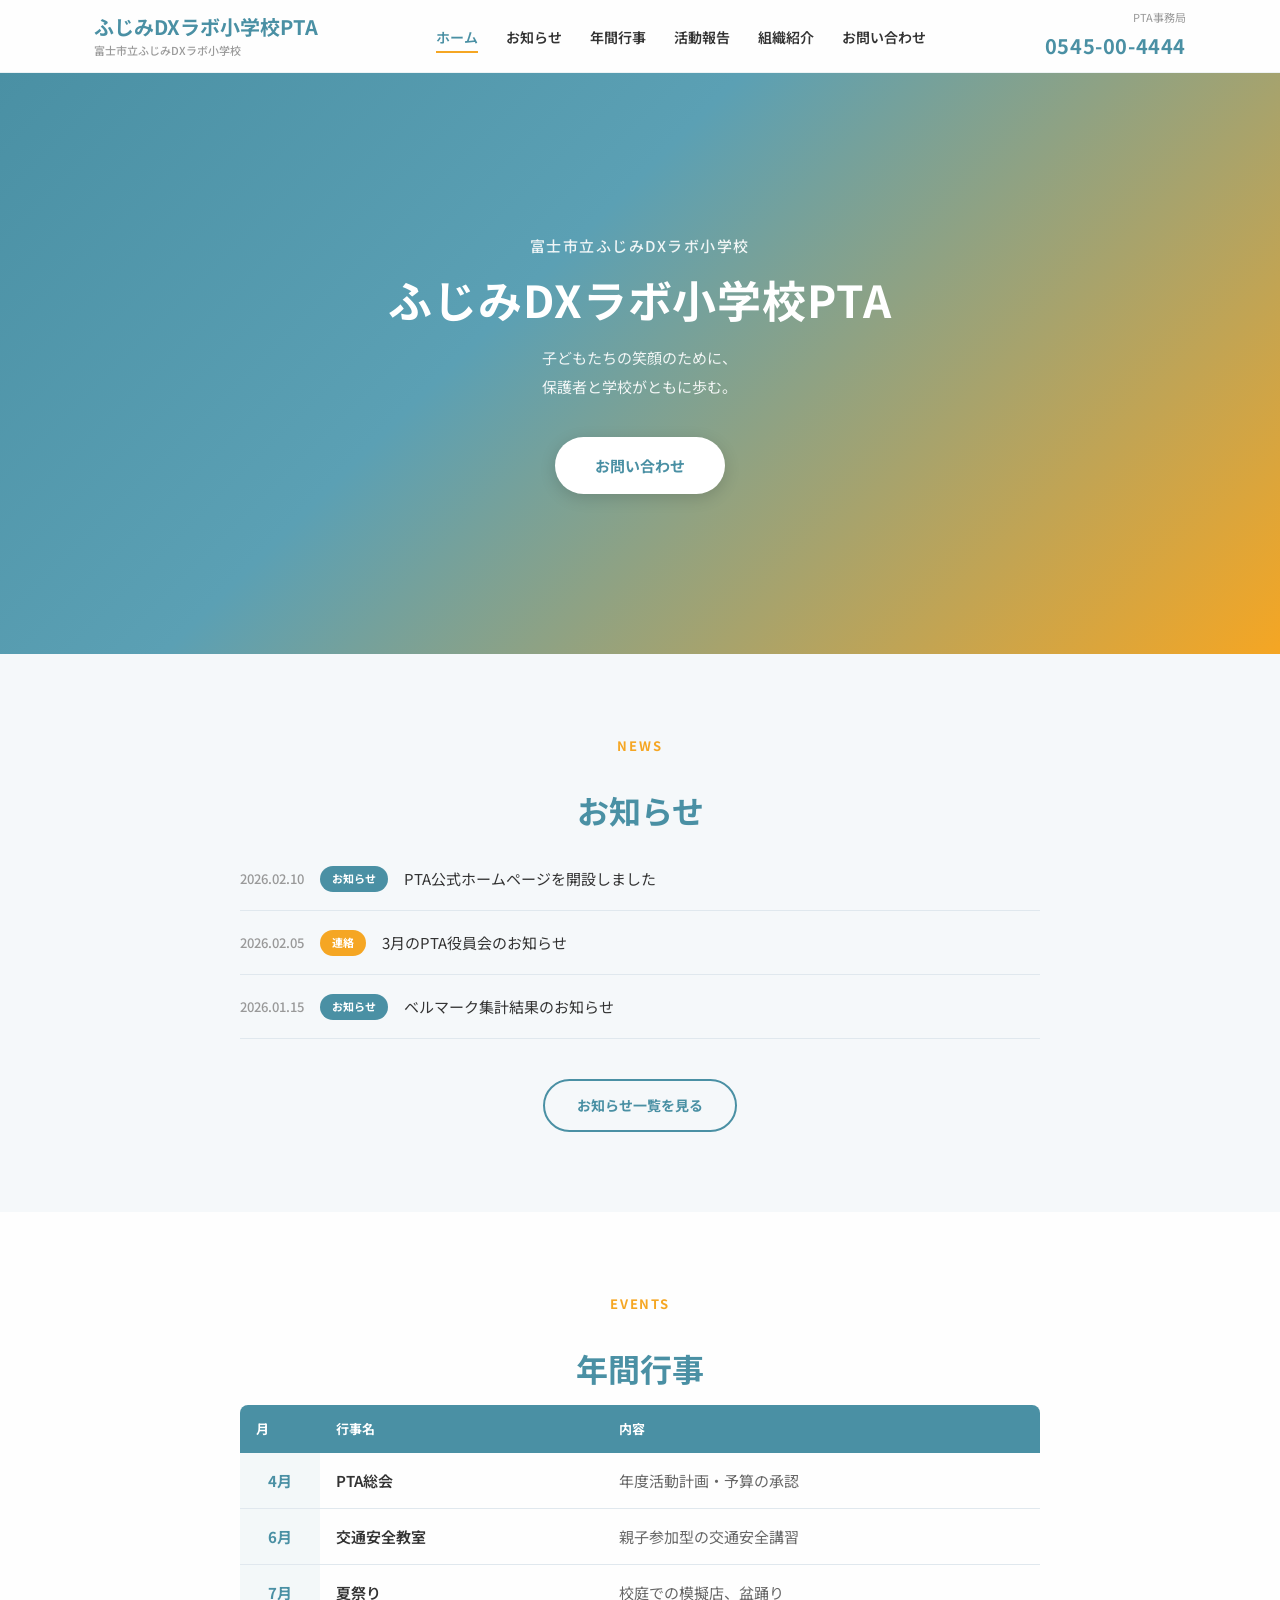
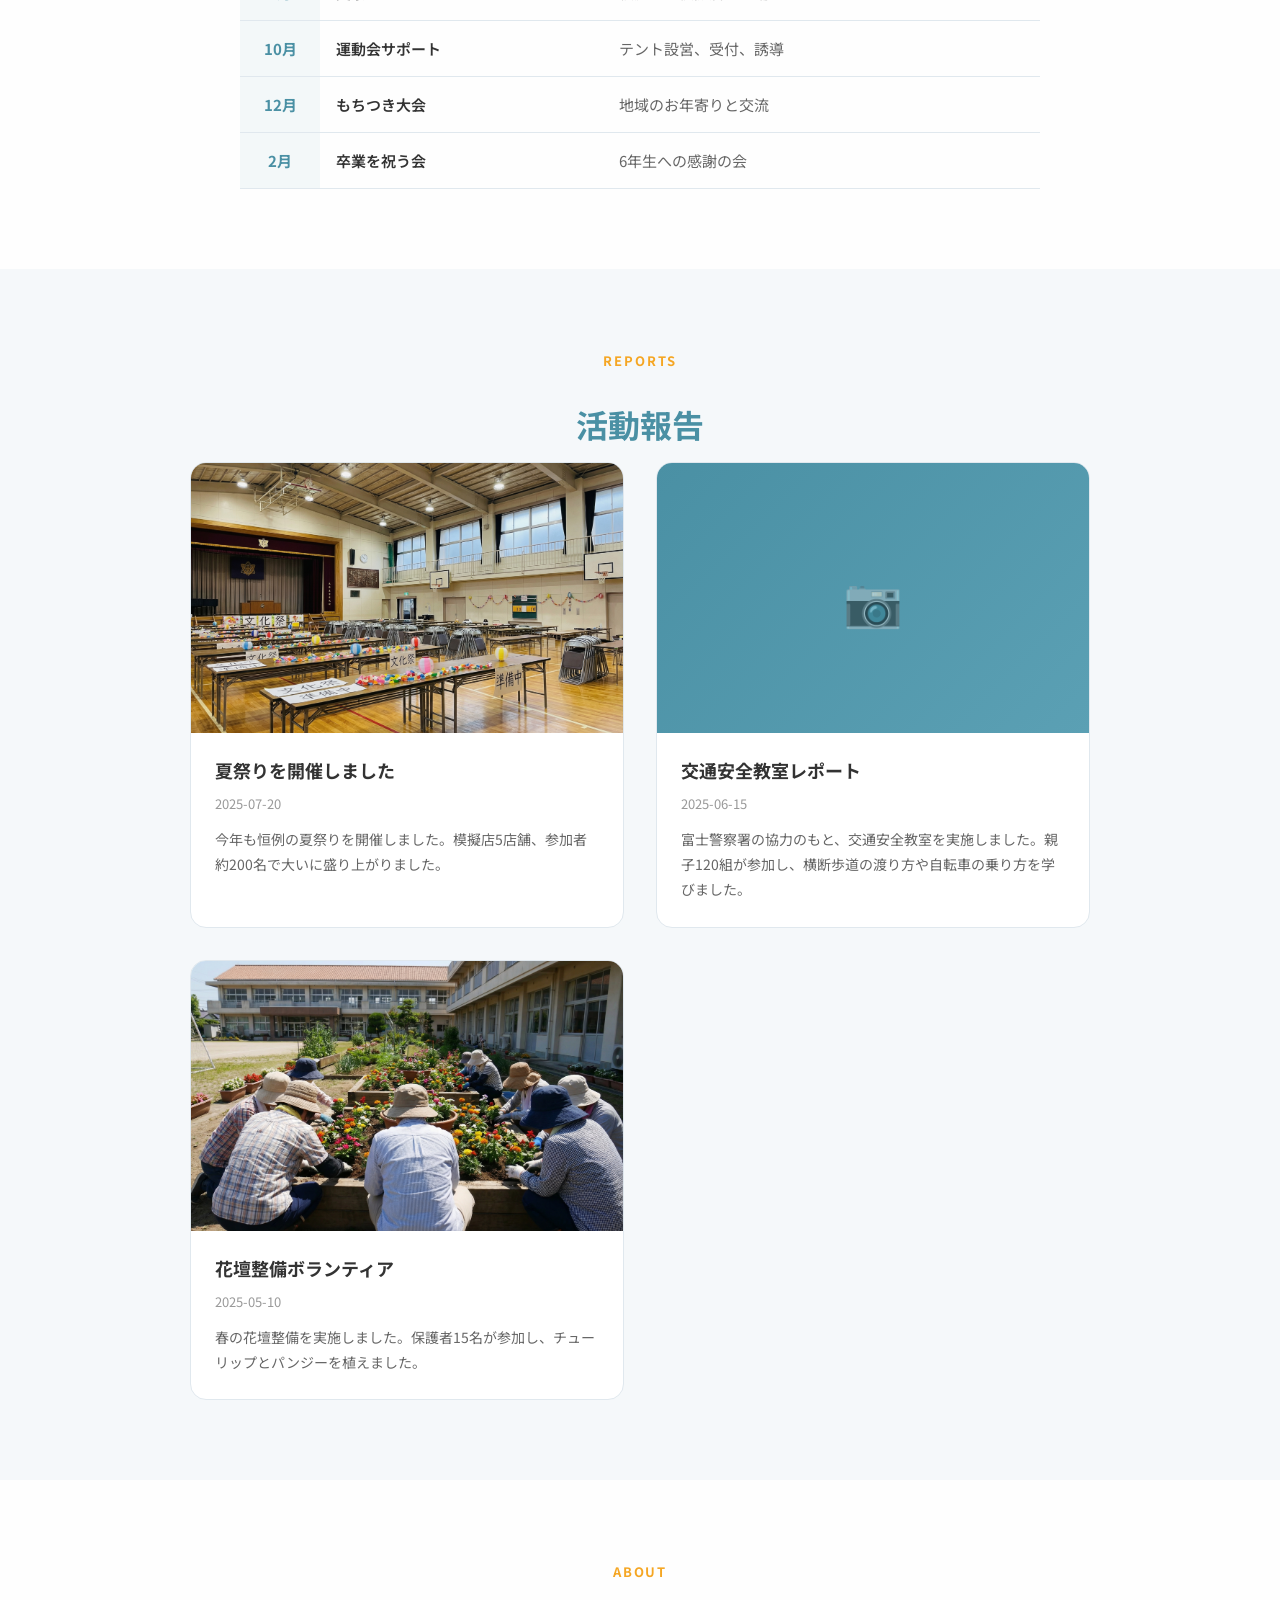
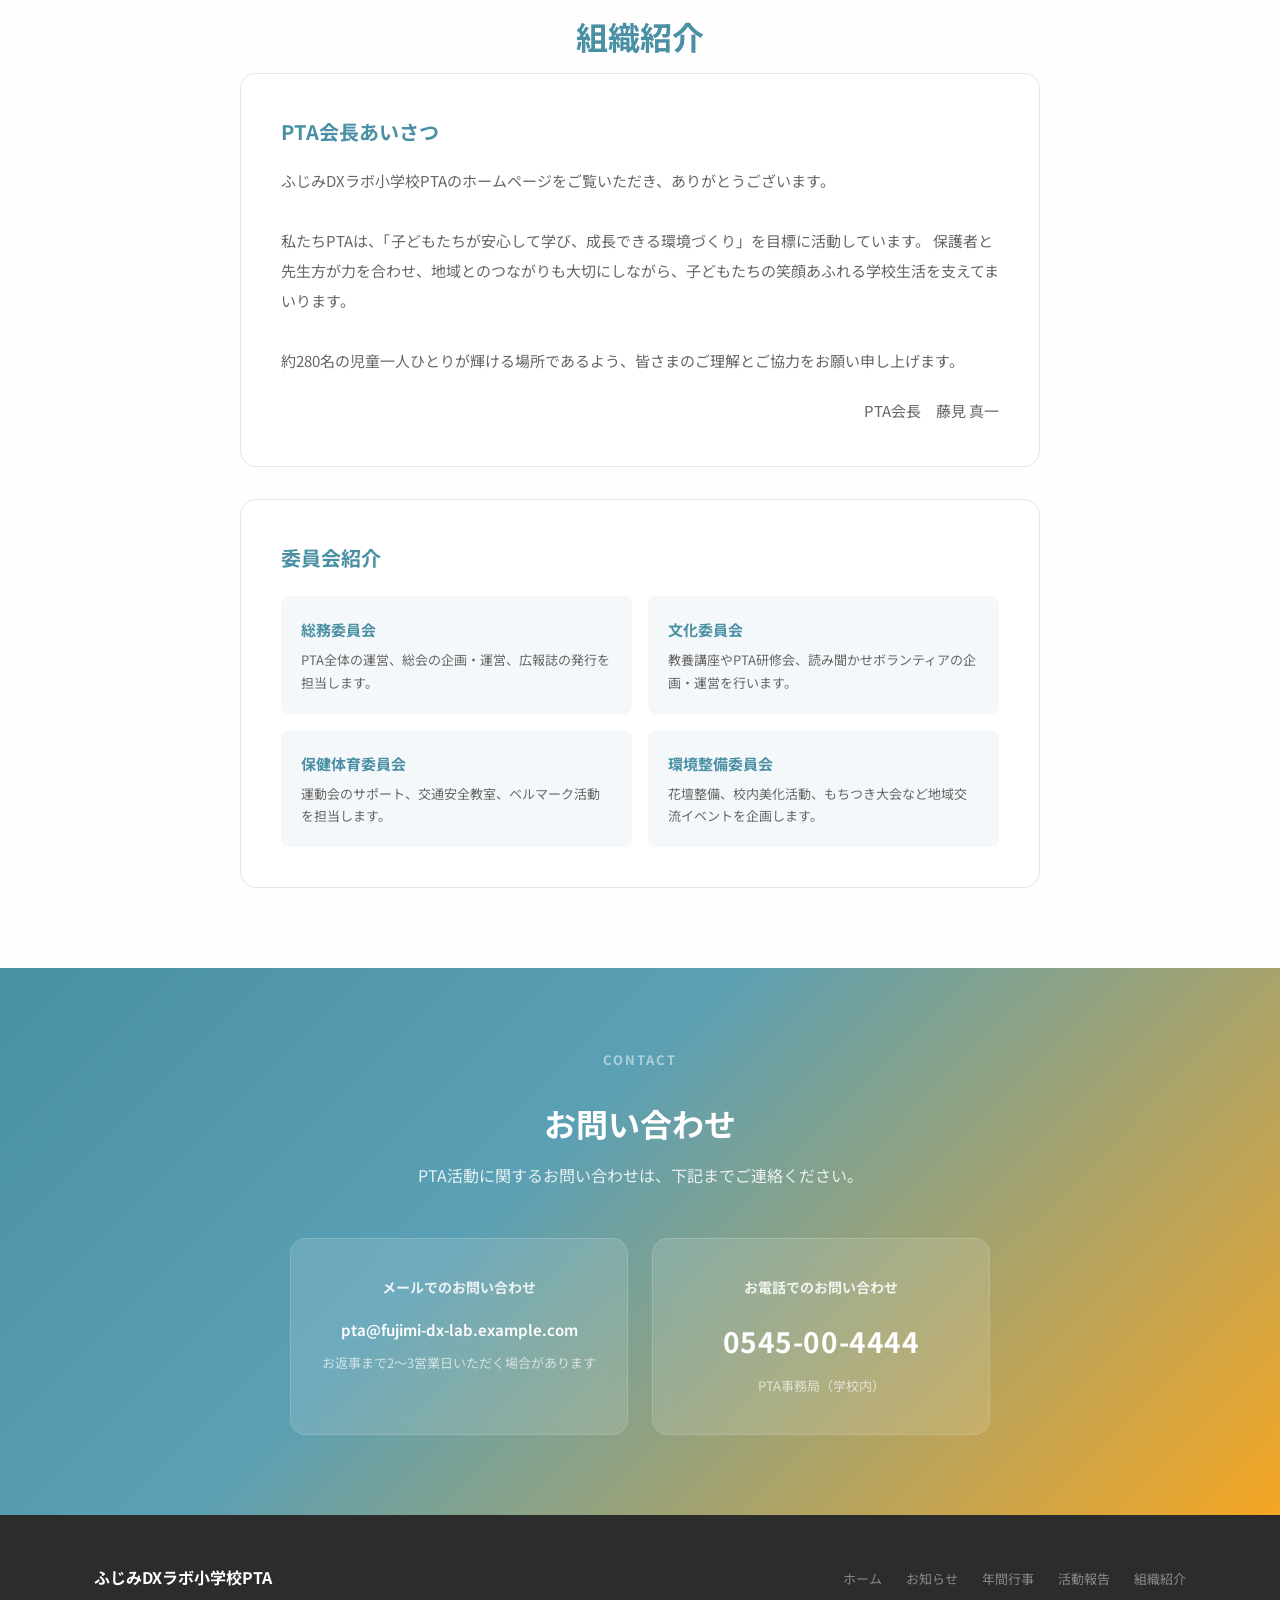
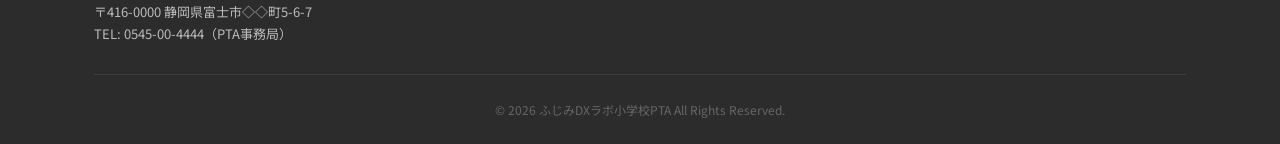
==== index.html @ 17ba6b4e "Initial commit: 小学校PTAデモサイト（JSON CMS対応済み）" ====
<!DOCTYPE html>
<html lang="ja">
<head>
  <meta charset="UTF-8">
  <meta name="viewport" content="width=device-width, initial-scale=1.0">
  <title>ふじみDXラボ小学校PTA | 公式ホームページ</title>
  <meta name="description" content="富士市立ふじみDXラボ小学校PTAの公式サイトです。お知らせ、年間行事、活動報告をご覧いただけます。">
  <link rel="canonical" href="https://example.com/">
  <!-- OGP -->
  <meta property="og:title" content="ふじみDXラボ小学校PTA | 公式ホームページ">
  <meta property="og:description" content="富士市立ふじみDXラボ小学校PTAの公式サイトです。お知らせ、年間行事、活動報告をご覧いただけます。">
  <meta property="og:type" content="website">
  <meta property="og:url" content="https://example.com/">
  <meta property="og:site_name" content="ふじみDXラボ小学校PTA">
  <meta property="og:locale" content="ja_JP">
  <!-- Twitter Card -->
  <meta name="twitter:card" content="summary_large_image">
  <meta name="twitter:title" content="ふじみDXラボ小学校PTA | 公式ホームページ">
  <meta name="twitter:description" content="富士市立ふじみDXラボ小学校PTAの公式サイトです。お知らせ、年間行事、活動報告をご覧いただけます。">
  <!-- Performance -->
  <link rel="preconnect" href="https://fonts.googleapis.com">
  <link rel="preconnect" href="https://fonts.gstatic.com" crossorigin>
  <link href="https://fonts.googleapis.com/css2?family=Noto+Sans+JP:wght@400;500;700&display=swap" rel="stylesheet">
  <link rel="stylesheet" href="css/style.css">
  <!-- JSON-LD: Organization -->
  <script type="application/ld+json">
  {
    "@context": "https://schema.org",
    "@type": "Organization",
    "name": "ふじみDXラボ小学校PTA",
    "url": "https://example.com",
    "address": {
      "@type": "PostalAddress",
      "streetAddress": "◇◇町5-6-7",
      "addressLocality": "富士市",
      "addressRegion": "静岡県",
      "postalCode": "416-0000",
      "addressCountry": "JP"
    },
    "telephone": "0545-00-4444",
    "email": "pta@fujimi-dx-lab.example.com"
  }
  </script>
  <!-- JSON-LD: BreadcrumbList -->
  <script type="application/ld+json">
  {
    "@context": "https://schema.org",
    "@type": "BreadcrumbList",
    "itemListElement": [
      {"@type": "ListItem", "position": 1, "name": "ホーム", "item": "https://example.com/"}
    ]
  }
  </script>
</head>
<body>
  <!-- Header -->
  <header class="header">
    <div class="header-inner">
      <div class="logo">
        <a href="index.html">
          <span>ふじみDXラボ小学校PTA</span>
          <p class="logo-sub">富士市立ふじみDXラボ小学校</p>
        </a>
      </div>
      <button class="menu-toggle" aria-label="メニュー">
        <span></span><span></span><span></span>
      </button>
      <nav class="nav">
        <ul>
          <li><a href="index.html" class="active">ホーム</a></li>
          <li><a href="#news">お知らせ</a></li>
          <li><a href="#events">年間行事</a></li>
          <li><a href="#reports">活動報告</a></li>
          <li><a href="#organization">組織紹介</a></li>
          <li><a href="#contact">お問い合わせ</a></li>
        </ul>
      </nav>
      <div class="header-tel">
        <p class="tel-label">PTA事務局</p>
        <p class="tel-number">0545-00-4444</p>
      </div>
    </div>
  </header>

  <!-- Hero -->
  <section class="hero">
    <div class="hero-content">
      <p class="hero-school">富士市立ふじみDXラボ小学校</p>
      <h1 class="hero-title">ふじみDXラボ小学校PTA</h1>
      <p class="hero-desc">子どもたちの笑顔のために、<br>保護者と学校がともに歩む。</p>
      <a href="#contact" class="btn-primary">お問い合わせ</a>
    </div>
  </section>

  <!-- News -->
  <section class="news" id="news">
    <div class="container">
      <p class="section-title-en reveal">News</p>
      <h2 class="section-title reveal">お知らせ</h2>
      <ul class="news-list reveal" id="news-list">
        <!-- JS で動的に挿入 -->
      </ul>
      <div class="section-more reveal">
        <a href="news.html" class="btn-outline">お知らせ一覧を見る</a>
      </div>
    </div>
  </section>

  <!-- Events -->
  <section class="events-section" id="events">
    <div class="container">
      <p class="section-title-en reveal">Events</p>
      <h2 class="section-title reveal">年間行事</h2>
      <div class="events-table-wrap reveal" id="events-list">
        <!-- JS で動的に挿入 -->
      </div>
    </div>
  </section>

  <!-- Reports -->
  <section class="reports-section" id="reports">
    <div class="container">
      <p class="section-title-en reveal">Reports</p>
      <h2 class="section-title reveal">活動報告</h2>
      <div id="reports-list">
        <!-- JS で動的に挿入 -->
      </div>
    </div>
  </section>

  <!-- Organization -->
  <section class="organization-section" id="organization">
    <div class="container">
      <p class="section-title-en reveal">About</p>
      <h2 class="section-title reveal">組織紹介</h2>
      <div class="organization-body">
        <div class="org-greeting reveal">
          <h3>PTA会長あいさつ</h3>
          <p>
            ふじみDXラボ小学校PTAのホームページをご覧いただき、ありがとうございます。<br><br>
            私たちPTAは、「子どもたちが安心して学び、成長できる環境づくり」を目標に活動しています。
            保護者と先生方が力を合わせ、地域とのつながりも大切にしながら、子どもたちの笑顔あふれる学校生活を支えてまいります。<br><br>
            約280名の児童一人ひとりが輝ける場所であるよう、皆さまのご理解とご協力をお願い申し上げます。
          </p>
          <p class="org-greeting-name">PTA会長　藤見 真一</p>
        </div>
        <div class="org-committees reveal">
          <h3>委員会紹介</h3>
          <div class="org-committee-list">
            <div class="org-committee-item">
              <h4>総務委員会</h4>
              <p>PTA全体の運営、総会の企画・運営、広報誌の発行を担当します。</p>
            </div>
            <div class="org-committee-item">
              <h4>文化委員会</h4>
              <p>教養講座やPTA研修会、読み聞かせボランティアの企画・運営を行います。</p>
            </div>
            <div class="org-committee-item">
              <h4>保健体育委員会</h4>
              <p>運動会のサポート、交通安全教室、ベルマーク活動を担当します。</p>
            </div>
            <div class="org-committee-item">
              <h4>環境整備委員会</h4>
              <p>花壇整備、校内美化活動、もちつき大会など地域交流イベントを企画します。</p>
            </div>
          </div>
        </div>
      </div>
    </div>
  </section>

  <!-- Contact -->
  <section class="contact" id="contact">
    <div class="container">
      <p class="section-title-en reveal" style="color:rgba(255,255,255,0.5);">Contact</p>
      <h2 class="section-title section-title-light reveal">お問い合わせ</h2>
      <p class="contact-desc reveal">PTA活動に関するお問い合わせは、下記までご連絡ください。</p>
      <div class="contact-methods reveal">
        <div class="contact-card">
          <h3>メールでのお問い合わせ</h3>
          <p class="contact-email"><a href="mailto:pta@fujimi-dx-lab.example.com" style="color:#fff;">pta@fujimi-dx-lab.example.com</a></p>
          <p class="contact-hours">お返事まで2〜3営業日いただく場合があります</p>
        </div>
        <div class="contact-card">
          <h3>お電話でのお問い合わせ</h3>
          <p class="contact-tel"><a href="tel:0545004444" style="color:#fff;">0545-00-4444</a></p>
          <p class="contact-hours">PTA事務局（学校内）</p>
        </div>
      </div>
    </div>
  </section>

  <!-- Footer -->
  <footer class="footer">
    <div class="container">
      <div class="footer-inner">
        <div class="footer-logo">
          <p class="footer-company">ふじみDXラボ小学校PTA</p>
          <p class="footer-address">〒416-0000 静岡県富士市◇◇町5-6-7</p>
          <p class="footer-tel">TEL: 0545-00-4444（PTA事務局）</p>
        </div>
        <div class="footer-nav">
          <ul>
            <li><a href="index.html">ホーム</a></li>
            <li><a href="#news">お知らせ</a></li>
            <li><a href="#events">年間行事</a></li>
            <li><a href="#reports">活動報告</a></li>
            <li><a href="#organization">組織紹介</a></li>
          </ul>
        </div>
      </div>
      <p class="copyright">&copy; 2026 ふじみDXラボ小学校PTA All Rights Reserved.</p>
    </div>
  </footer>

  <script src="js/news-store.js" defer></script>
  <script src="js/events-store.js" defer></script>
  <script src="js/reports-store.js" defer></script>
  <script src="js/main.js" defer></script>
</body>
</html>
---- css/style.css ----
/* ===== Design Tokens ===== */
:root {
  --color-primary: #4A90A4;
  --color-primary-light: #5BA0B4;
  --color-accent: #F5A623;
  --color-accent-hover: #F7B844;
  --color-bg: #FEFEFE;
  --color-bg-alt: #F5F8FA;
  --color-text: #333333;
  --color-text-light: #666;
  --color-text-muted: #999;
  --color-border: #E0E8EE;
  --radius: 8px;
  --radius-lg: 16px;
  --shadow-sm: 0 2px 8px rgba(0,0,0,0.06);
  --shadow-md: 0 4px 20px rgba(0,0,0,0.08);
  --shadow-lg: 0 8px 32px rgba(0,0,0,0.12);
  --ease: cubic-bezier(.16,1,.3,1);
  --font-base: 'Noto Sans JP', sans-serif;
  --font-display: 'Noto Sans JP', sans-serif;
}

/* ===== Reset ===== */
*, *::before, *::after { margin: 0; padding: 0; box-sizing: border-box; }
html { scroll-behavior: smooth; }
body {
  font-family: var(--font-base);
  color: var(--color-text);
  line-height: 1.8;
  font-size: 16px;
  background: var(--color-bg);
  overflow-x: hidden;
}
a { color: inherit; text-decoration: none; }
ul { list-style: none; }
img { max-width: 100%; height: auto; display: block; }
button { font-family: inherit; cursor: pointer; }

.container { max-width: 1140px; margin: 0 auto; padding: 0 24px; }

/* ===== Scroll Reveal ===== */
.reveal {
  opacity: 0;
  transform: translateY(30px);
  transition: opacity 0.7s var(--ease), transform 0.7s var(--ease);
}
.reveal.is-visible {
  opacity: 1;
  transform: translateY(0);
}

/* ===== Header ===== */
.header {
  position: fixed;
  top: 0;
  left: 0;
  right: 0;
  z-index: 100;
  background: rgba(254,254,254,0.95);
  backdrop-filter: blur(16px);
  -webkit-backdrop-filter: blur(16px);
  border-bottom: 1px solid rgba(74,144,164,0.08);
  transition: box-shadow 0.3s;
}
.header--scrolled {
  box-shadow: var(--shadow-md);
}
.header-inner {
  max-width: 1140px;
  margin: 0 auto;
  padding: 0 24px;
  height: 72px;
  display: flex;
  align-items: center;
  justify-content: space-between;
  gap: 24px;
}
.logo a {
  color: var(--color-primary);
  font-family: var(--font-display);
  font-size: 20px;
  font-weight: 700;
  line-height: 1.3;
}
.logo-sub {
  font-size: 11px;
  color: var(--color-text-muted);
  font-weight: 500;
}
.nav ul { display: flex; gap: 28px; }
.nav a {
  font-size: 14px;
  font-weight: 600;
  color: var(--color-text);
  padding: 6px 0;
  position: relative;
  transition: color 0.2s;
}
.nav a::after {
  content: '';
  position: absolute;
  bottom: 0;
  left: 0;
  width: 0;
  height: 2px;
  background: var(--color-accent);
  transition: width 0.3s var(--ease);
}
.nav a:hover, .nav a.active { color: var(--color-primary); }
.nav a:hover::after, .nav a.active::after { width: 100%; }

.header-tel { text-align: right; white-space: nowrap; }
.tel-label { font-size: 11px; color: var(--color-text-muted); }
.tel-number {
  font-size: 20px;
  font-weight: 700;
  color: var(--color-primary);
  letter-spacing: 0.03em;
}
.tel-hours { font-size: 11px; color: var(--color-text-muted); }

/* Mobile Menu Toggle */
.menu-toggle {
  display: none;
  background: none;
  border: none;
  width: 32px;
  height: 32px;
  position: relative;
}
.menu-toggle span {
  display: block;
  width: 24px;
  height: 2px;
  background: var(--color-primary);
  position: absolute;
  left: 4px;
  transition: all 0.3s var(--ease);
}
.menu-toggle span:nth-child(1) { top: 8px; }
.menu-toggle span:nth-child(2) { top: 15px; }
.menu-toggle span:nth-child(3) { top: 22px; }
.menu-toggle.is-open span:nth-child(1) { top: 15px; transform: rotate(45deg); }
.menu-toggle.is-open span:nth-child(2) { opacity: 0; }
.menu-toggle.is-open span:nth-child(3) { top: 15px; transform: rotate(-45deg); }

/* ===== Hero (Gradient, no photo) ===== */
.hero {
  position: relative;
  min-height: 400px;
  display: flex;
  align-items: center;
  justify-content: center;
  margin-top: 72px;
  overflow: hidden;
  background: linear-gradient(135deg, #4A90A4 0%, #5BA0B4 40%, #F5A623 100%);
  text-align: center;
  color: #fff;
}
.hero-content {
  position: relative;
  z-index: 2;
  max-width: 800px;
  margin: 0 auto;
  padding: 80px 24px;
}
.hero-school {
  font-size: 15px;
  font-weight: 500;
  opacity: 0.9;
  margin-bottom: 12px;
  letter-spacing: 0.1em;
}
.hero-title {
  font-family: var(--font-display);
  font-size: clamp(28px, 5vw, 44px);
  font-weight: 700;
  line-height: 1.3;
  margin-bottom: 16px;
  letter-spacing: 0.02em;
}
.hero-desc {
  font-size: 15px;
  line-height: 1.9;
  margin-bottom: 36px;
  opacity: 0.9;
}

/* ===== Buttons ===== */
.btn-primary {
  display: inline-block;
  background: #fff;
  color: var(--color-primary);
  padding: 15px 40px;
  border-radius: 50px;
  font-size: 15px;
  font-weight: 700;
  border: none;
  transition: all 0.3s var(--ease);
  box-shadow: 0 4px 16px rgba(0,0,0,0.15);
}
.btn-primary:hover {
  background: var(--color-bg-alt);
  transform: translateY(-2px);
  box-shadow: 0 6px 24px rgba(0,0,0,0.2);
}
.btn-outline {
  display: inline-block;
  border: 2px solid var(--color-primary);
  color: var(--color-primary);
  padding: 12px 32px;
  border-radius: 50px;
  font-size: 14px;
  font-weight: 700;
  transition: all 0.3s var(--ease);
}
.btn-outline:hover {
  background: var(--color-primary);
  color: #fff;
}

/* ===== Section Common ===== */
section { padding: 80px 0; }
.section-title {
  font-family: var(--font-display);
  font-size: clamp(24px, 4vw, 32px);
  font-weight: 700;
  color: var(--color-primary);
  text-align: center;
  margin-bottom: 8px;
}
.section-title-en {
  font-size: 13px;
  letter-spacing: 0.15em;
  color: var(--color-accent);
  text-align: center;
  text-transform: uppercase;
  font-weight: 700;
  margin-bottom: 24px;
}
.section-title-light { color: #fff; }
.section-desc {
  text-align: center;
  color: var(--color-text-light);
  margin-bottom: 48px;
  max-width: 600px;
  margin-left: auto;
  margin-right: auto;
}
.section-more {
  text-align: center;
  margin-top: 40px;
}

/* ===== News ===== */
.news { background: var(--color-bg-alt); }
.news-list { max-width: 800px; margin: 0 auto; }
.news-list li {
  display: flex;
  align-items: center;
  gap: 16px;
  padding: 18px 0;
  border-bottom: 1px solid var(--color-border);
  transition: background 0.2s;
  flex-wrap: wrap;
}
.news-list li:hover { background: rgba(74,144,164,0.03); }
.news-list a { display: flex; align-items: center; gap: 16px; width: 100%; flex-wrap: wrap; }
.news-date {
  font-size: 13px;
  color: var(--color-text-muted);
  flex-shrink: 0;
  font-weight: 500;
}
.news-tag {
  font-size: 11px;
  padding: 3px 12px;
  border-radius: 50px;
  font-weight: 700;
  flex-shrink: 0;
}
.tag-info { background: var(--color-primary); color: #fff; }
.tag-contact { background: var(--color-accent); color: #fff; }
.news-text { font-size: 15px; color: var(--color-text); flex: 1; min-width: 200px; }

/* News Detail */
.news-detail { padding: 60px 0; }
.news-detail-inner { max-width: 740px; margin: 0 auto; }
.news-detail-header { margin-bottom: 32px; border-bottom: 1px solid var(--color-border); padding-bottom: 20px; }
.news-detail-meta { display: flex; gap: 12px; align-items: center; margin-bottom: 12px; }
.news-detail-header h2 { font-size: 24px; line-height: 1.5; color: var(--color-primary); font-weight: 700; }
.news-detail-body { font-size: 15px; line-height: 2; }
.news-detail-body p { margin-bottom: 16px; }

/* ===== Events Table ===== */
.events-section { background: var(--color-bg); }
.events-table-wrap {
  max-width: 800px;
  margin: 0 auto;
  overflow-x: auto;
}
.events-table {
  width: 100%;
  border-collapse: collapse;
}
.events-table th {
  padding: 12px 16px;
  font-size: 13px;
  font-weight: 700;
  color: #fff;
  background: var(--color-primary);
  text-align: left;
}
.events-table th:first-child { border-radius: 8px 0 0 0; }
.events-table th:last-child { border-radius: 0 8px 0 0; }
.events-table td {
  padding: 14px 16px;
  font-size: 15px;
  border-bottom: 1px solid var(--color-border);
  vertical-align: middle;
}
.events-table tr:hover td { background: rgba(74,144,164,0.03); }
.events-month {
  font-weight: 700;
  color: var(--color-primary);
  background: rgba(74,144,164,0.06);
  text-align: center;
  white-space: nowrap;
  width: 80px;
}
.events-name { font-weight: 600; color: var(--color-text); }
.events-desc { color: var(--color-text-light); }

/* ===== Reports (Activity Cards) ===== */
.reports-section { background: var(--color-bg-alt); }
.report-cards {
  display: grid;
  grid-template-columns: repeat(2, 1fr);
  gap: 32px;
  max-width: 900px;
  margin: 0 auto;
}
.report-card {
  background: #fff;
  border-radius: var(--radius-lg);
  overflow: hidden;
  border: 1px solid var(--color-border);
  transition: all 0.4s var(--ease);
}
.report-card:hover {
  transform: translateY(-6px);
  box-shadow: var(--shadow-lg);
}
.report-card-img {
  aspect-ratio: 16 / 10;
  overflow: hidden;
  background: var(--color-bg-alt);
}
.report-card-img img {
  width: 100%;
  height: 100%;
  object-fit: cover;
  transition: transform 0.6s var(--ease);
}
.report-card:hover .report-card-img img {
  transform: scale(1.05);
}
.report-card-body {
  padding: 24px;
}
.report-card-title {
  font-size: 18px;
  font-weight: 700;
  color: var(--color-text);
  margin-bottom: 8px;
  line-height: 1.5;
}
.report-card-date {
  font-size: 13px;
  color: var(--color-text-muted);
  margin-bottom: 12px;
}
.report-card-summary {
  font-size: 14px;
  color: var(--color-text-light);
  line-height: 1.8;
}
.report-card-noimg {
  aspect-ratio: 16 / 10;
  background: linear-gradient(135deg, var(--color-primary) 0%, var(--color-primary-light) 100%);
  display: flex;
  align-items: center;
  justify-content: center;
  color: rgba(255,255,255,0.5);
  font-size: 48px;
}

/* ===== Organization ===== */
.organization-section { background: var(--color-bg); }
.organization-body {
  max-width: 800px;
  margin: 0 auto;
}
.org-greeting {
  background: #fff;
  border-radius: var(--radius-lg);
  padding: 40px;
  border: 1px solid var(--color-border);
  margin-bottom: 32px;
}
.org-greeting h3 {
  font-size: 20px;
  font-weight: 700;
  color: var(--color-primary);
  margin-bottom: 16px;
}
.org-greeting-name {
  text-align: right;
  font-size: 14px;
  color: var(--color-text-light);
  margin-top: 20px;
}
.org-greeting p {
  font-size: 15px;
  line-height: 2;
  color: var(--color-text-light);
}
.org-committees {
  background: #fff;
  border-radius: var(--radius-lg);
  padding: 40px;
  border: 1px solid var(--color-border);
}
.org-committees h3 {
  font-size: 20px;
  font-weight: 700;
  color: var(--color-primary);
  margin-bottom: 20px;
}
.org-committee-list {
  display: grid;
  grid-template-columns: repeat(2, 1fr);
  gap: 16px;
}
.org-committee-item {
  padding: 20px;
  background: var(--color-bg-alt);
  border-radius: var(--radius);
}
.org-committee-item h4 {
  font-size: 15px;
  font-weight: 700;
  color: var(--color-primary);
  margin-bottom: 6px;
}
.org-committee-item p {
  font-size: 13px;
  color: var(--color-text-light);
  line-height: 1.7;
}

/* ===== Contact ===== */
.contact {
  background: linear-gradient(135deg, #4A90A4 0%, #5BA0B4 40%, #F5A623 100%);
  color: #fff;
}
.contact-desc {
  text-align: center;
  color: rgba(255,255,255,0.85);
  margin-bottom: 48px;
}
.contact-methods {
  display: grid;
  grid-template-columns: repeat(2, 1fr);
  gap: 24px;
  max-width: 700px;
  margin: 0 auto;
}
.contact-card {
  background: rgba(255,255,255,0.12);
  backdrop-filter: blur(8px);
  padding: 36px 28px;
  border-radius: var(--radius-lg);
  text-align: center;
  border: 1px solid rgba(255,255,255,0.15);
  transition: all 0.3s var(--ease);
}
.contact-card:hover {
  background: rgba(255,255,255,0.18);
  transform: translateY(-4px);
}
.contact-card h3 { font-size: 14px; margin-bottom: 16px; opacity: 0.85; }
.contact-tel {
  font-size: 28px;
  font-weight: 700;
  margin-bottom: 8px;
  letter-spacing: 0.02em;
}
.contact-email { font-size: 15px; font-weight: 600; margin-bottom: 8px; word-break: break-all; }
.contact-hours { font-size: 13px; opacity: 0.65; }

/* ===== Footer ===== */
.footer {
  background: #2C2C2C;
  color: #bbb;
  padding: 48px 0 24px;
}
.footer-inner {
  display: flex;
  justify-content: space-between;
  align-items: flex-start;
  gap: 40px;
  padding-bottom: 28px;
  border-bottom: 1px solid rgba(255,255,255,0.08);
}
.footer-company {
  font-size: 16px;
  font-weight: 700;
  color: #fff;
  margin-bottom: 10px;
}
.footer-address, .footer-tel { font-size: 13px; line-height: 1.7; }
.footer-nav ul { display: flex; gap: 24px; }
.footer-nav a {
  font-size: 13px;
  color: #888;
  transition: color 0.2s;
}
.footer-nav a:hover { color: #fff; }
.copyright {
  text-align: center;
  font-size: 12px;
  color: #666;
  margin-top: 24px;
}

/* ===== Page Hero (Sub pages) ===== */
.page-hero {
  background: linear-gradient(135deg, var(--color-primary) 0%, var(--color-primary-light) 100%);
  padding: 56px 24px;
  text-align: center;
  color: #fff;
  margin-top: 72px;
}
.page-hero h2 {
  font-size: 28px;
  font-weight: 700;
  margin-bottom: 4px;
}
.page-hero p {
  font-size: 13px;
  letter-spacing: 0.18em;
  opacity: 0.65;
  text-transform: uppercase;
}

/* ===== Responsive ===== */
@media (max-width: 768px) {
  .header-inner { padding: 0 16px; height: 64px; }
  .nav { display: none; }
  .nav.is-open {
    display: block;
    position: absolute;
    top: 64px;
    left: 0;
    right: 0;
    background: rgba(254,254,254,0.98);
    backdrop-filter: blur(16px);
    padding: 16px 0;
    border-bottom: 1px solid var(--color-border);
    box-shadow: var(--shadow-md);
  }
  .nav.is-open ul { flex-direction: column; gap: 0; }
  .nav.is-open a {
    display: block;
    padding: 14px 24px;
    font-size: 15px;
    border-bottom: 1px solid var(--color-border);
  }
  .nav.is-open a::after { display: none; }
  .menu-toggle { display: block; }
  .header-tel { display: none; }
  .hero { min-height: 320px; margin-top: 64px; }
  .hero-title { font-size: 24px; }
  .hero-content { padding: 48px 20px; }
  section { padding: 56px 0; }
  .report-cards { grid-template-columns: 1fr; }
  .org-committee-list { grid-template-columns: 1fr; }
  .contact-methods { grid-template-columns: 1fr; }
  .footer-inner {
    flex-direction: column;
    text-align: center;
    align-items: center;
  }
  .footer-nav ul { flex-wrap: wrap; justify-content: center; }
  .page-hero { margin-top: 64px; padding: 40px 20px; }
}
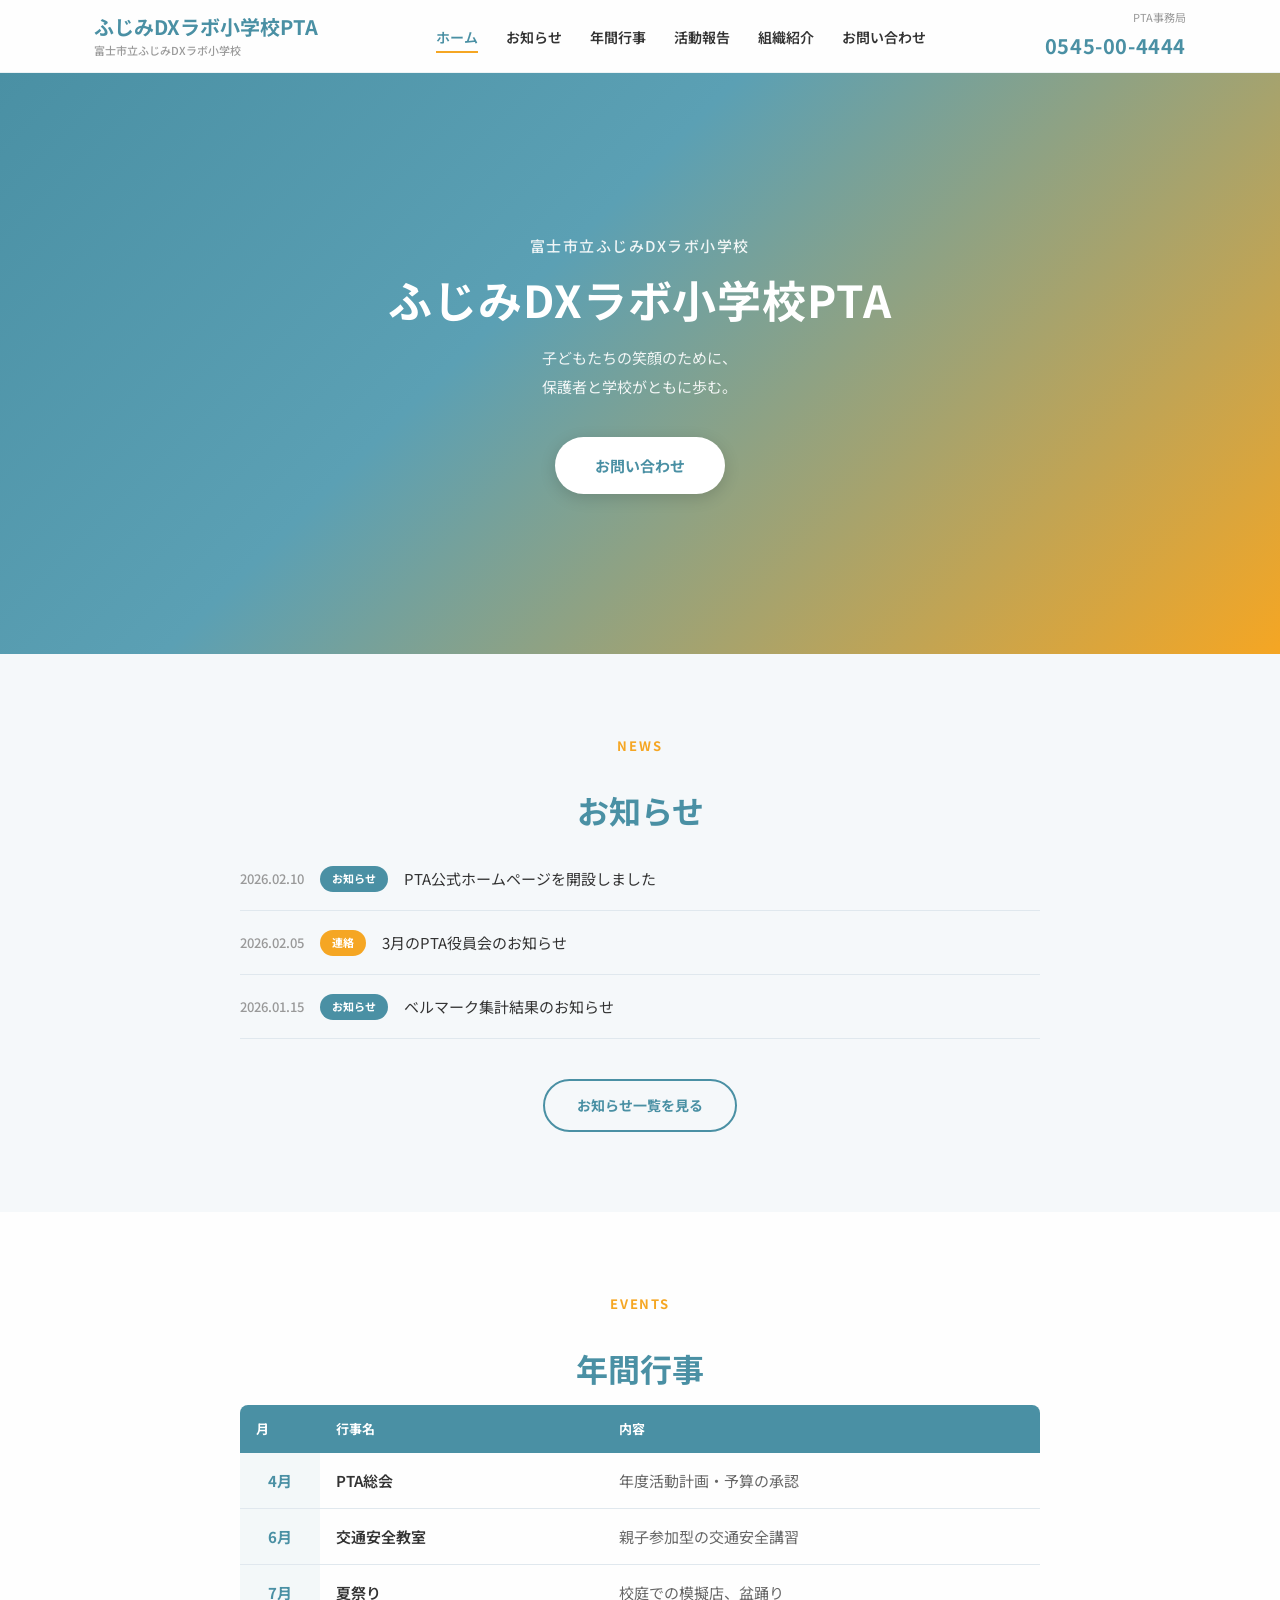
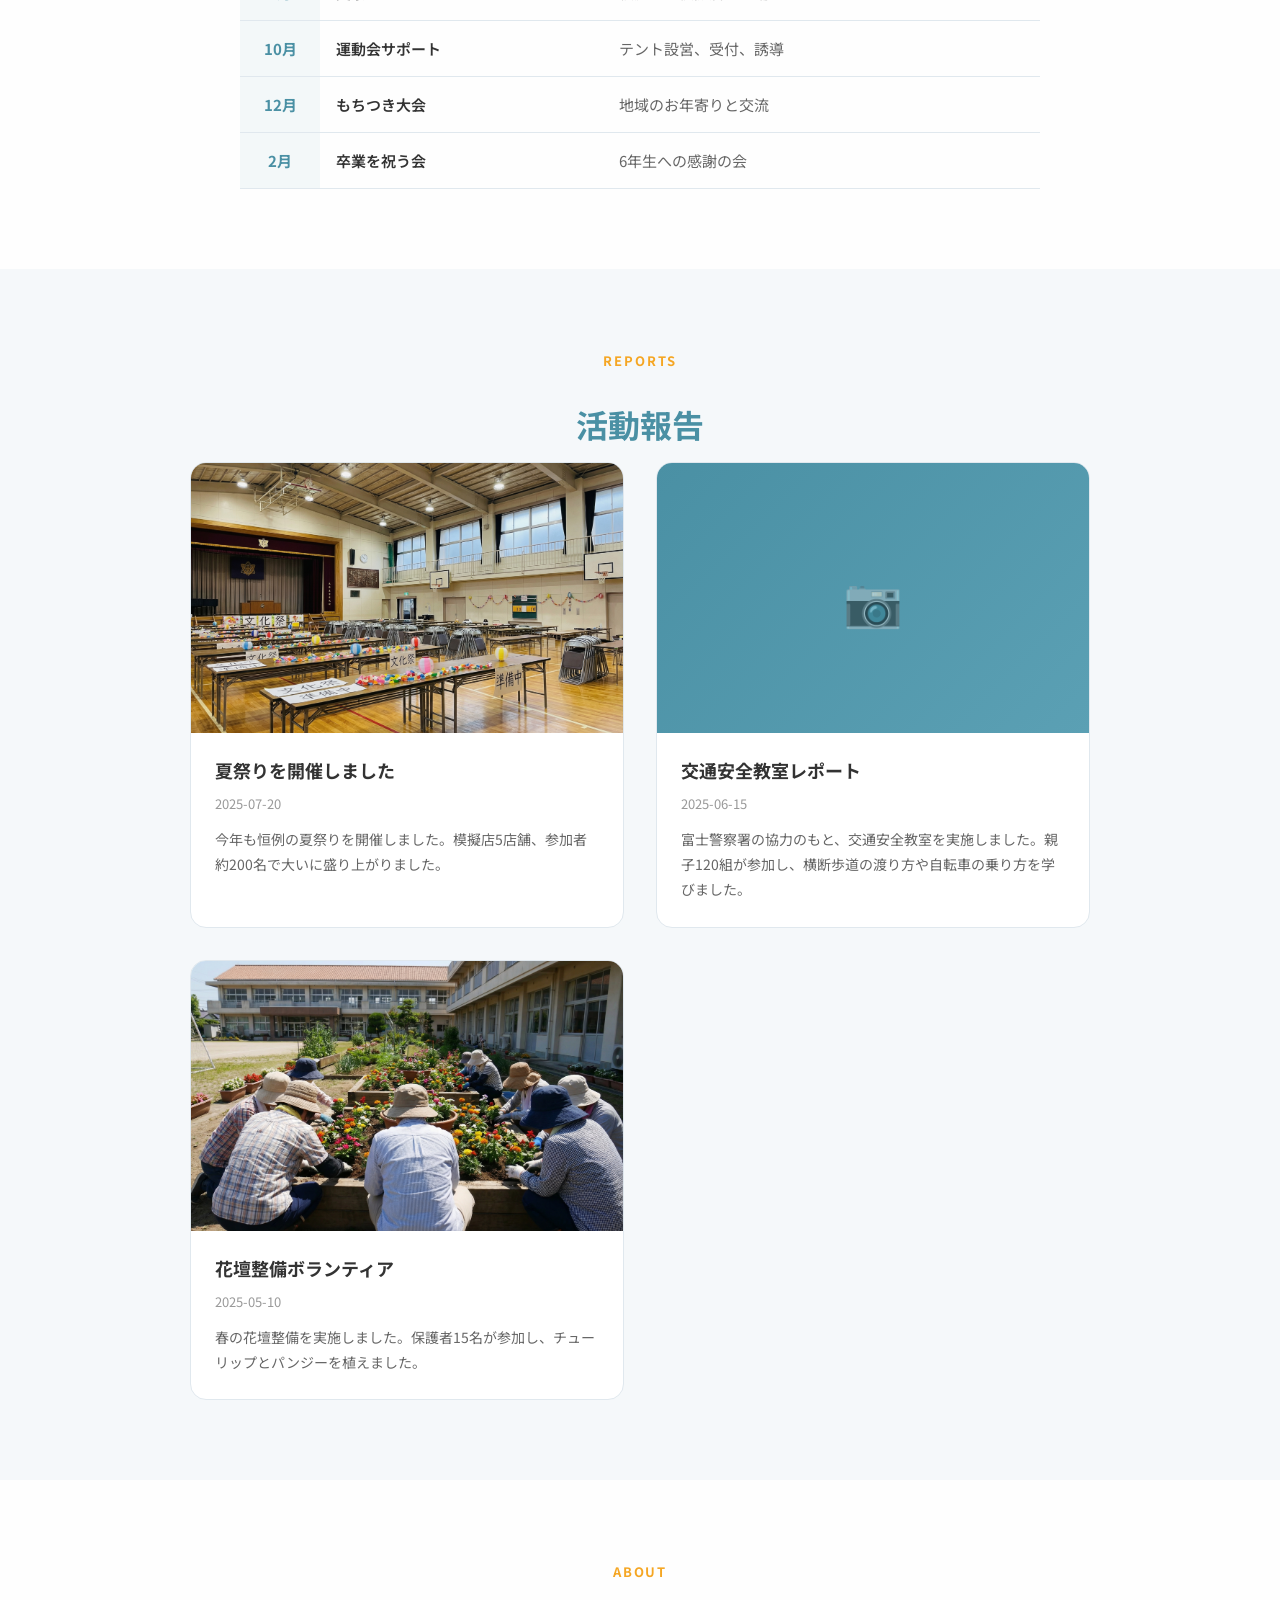
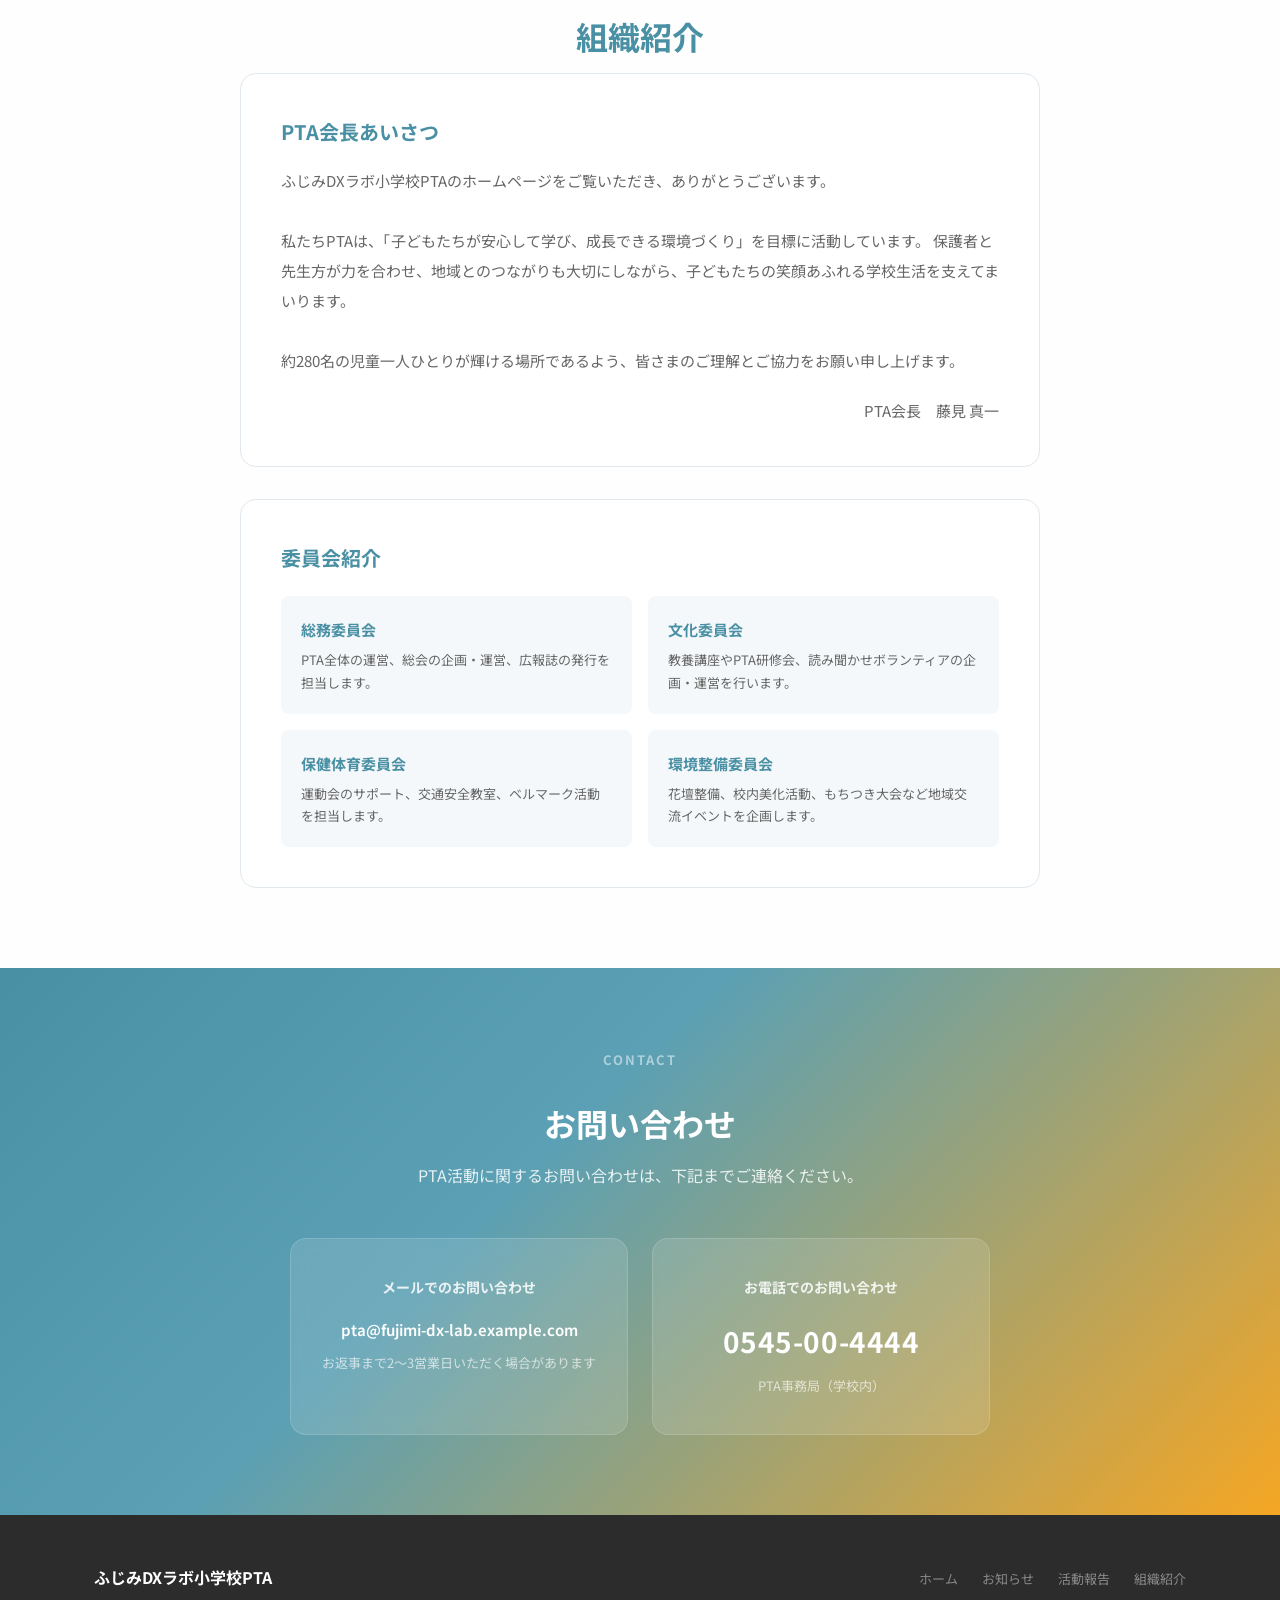
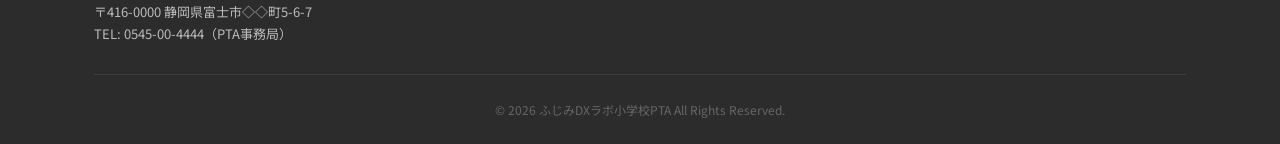
==== commit df302d84: "マルチページ対応: ナビゲーション更新" ====
--- a/index.html
+++ b/index.html
@@ -68,11 +68,11 @@
       <nav class="nav">
         <ul>
           <li><a href="index.html" class="active">ホーム</a></li>
-          <li><a href="#news">お知らせ</a></li>
-          <li><a href="#events">年間行事</a></li>
-          <li><a href="#reports">活動報告</a></li>
-          <li><a href="#organization">組織紹介</a></li>
-          <li><a href="#contact">お問い合わせ</a></li>
+          <li><a href="news.html">お知らせ</a></li>
+          <li><a href="index.html#events">年間行事</a></li>
+          <li><a href="reports.html">活動報告</a></li>
+          <li><a href="index.html#organization">組織紹介</a></li>
+          <li><a href="index.html#contact">お問い合わせ</a></li>
         </ul>
       </nav>
       <div class="header-tel">
@@ -202,10 +202,9 @@
         <div class="footer-nav">
           <ul>
             <li><a href="index.html">ホーム</a></li>
-            <li><a href="#news">お知らせ</a></li>
-            <li><a href="#events">年間行事</a></li>
-            <li><a href="#reports">活動報告</a></li>
-            <li><a href="#organization">組織紹介</a></li>
+            <li><a href="news.html">お知らせ</a></li>
+            <li><a href="reports.html">活動報告</a></li>
+            <li><a href="index.html#organization">組織紹介</a></li>
           </ul>
         </div>
       </div>
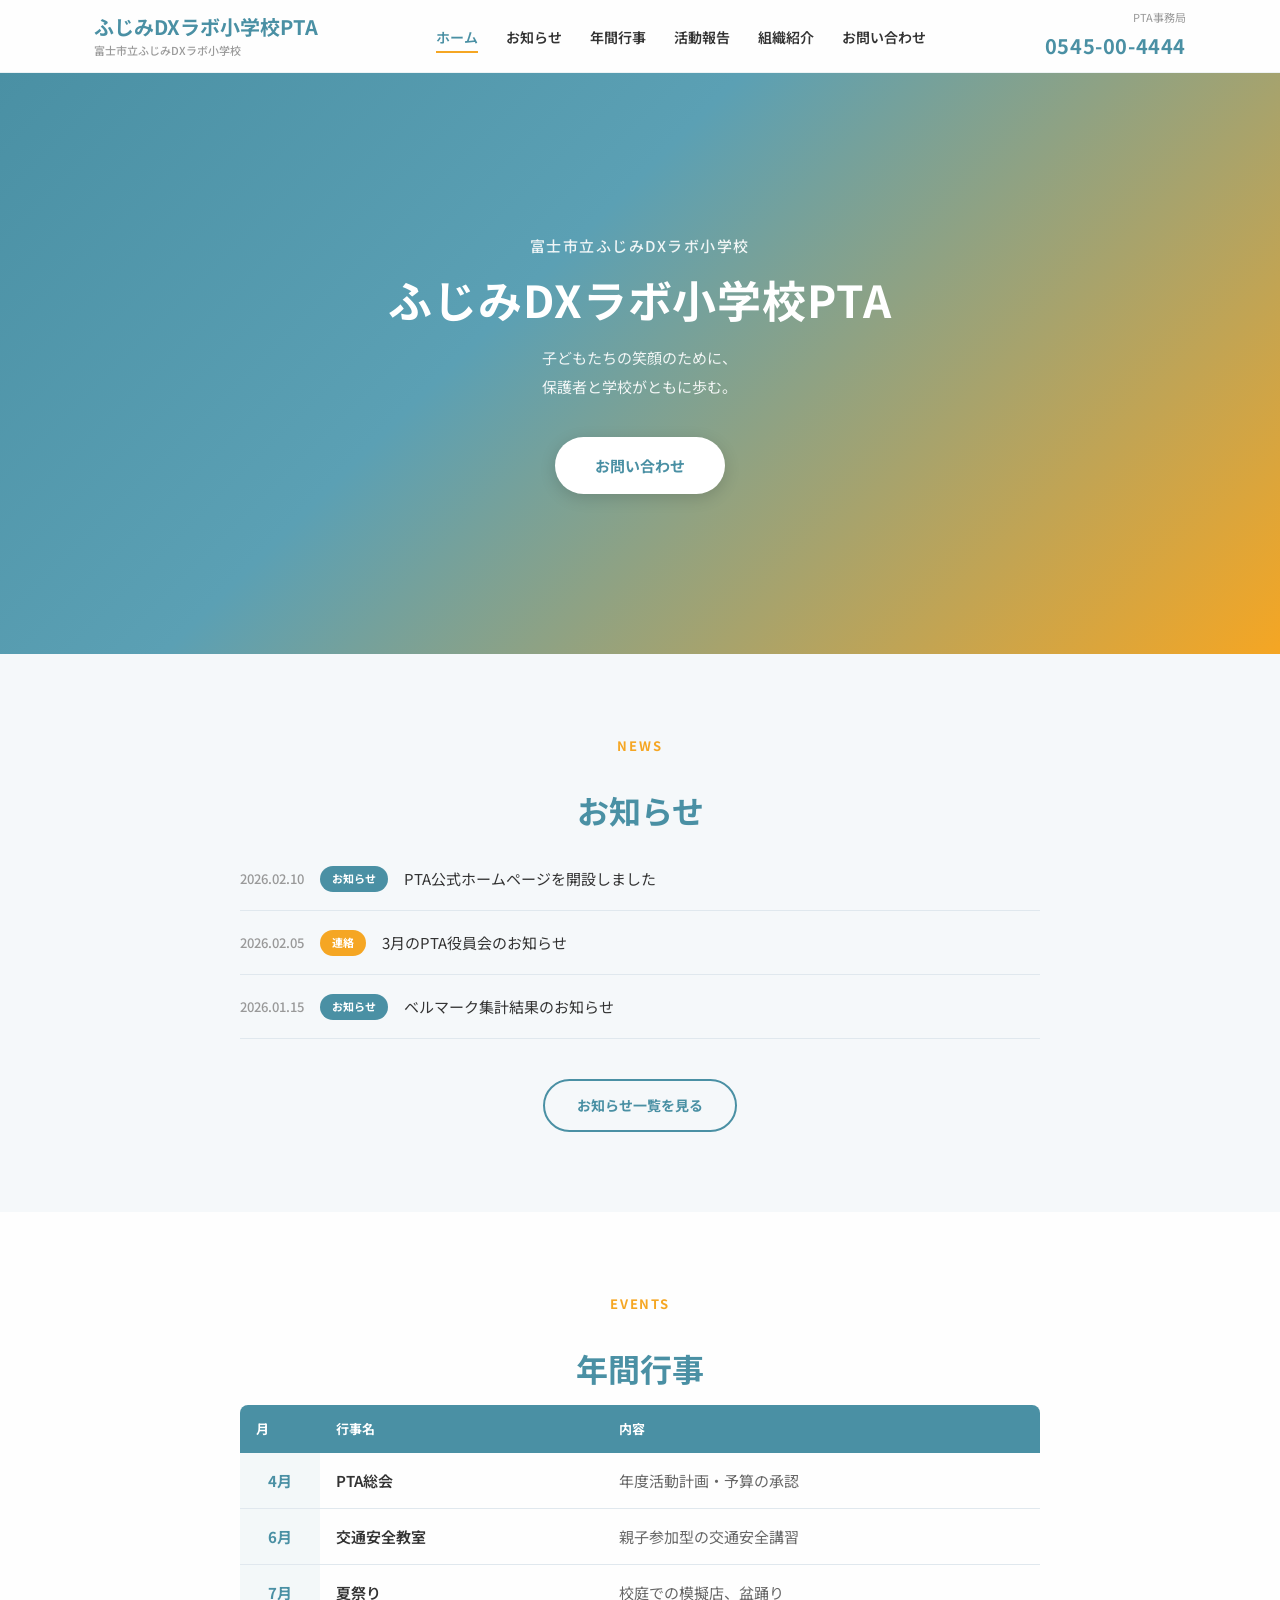
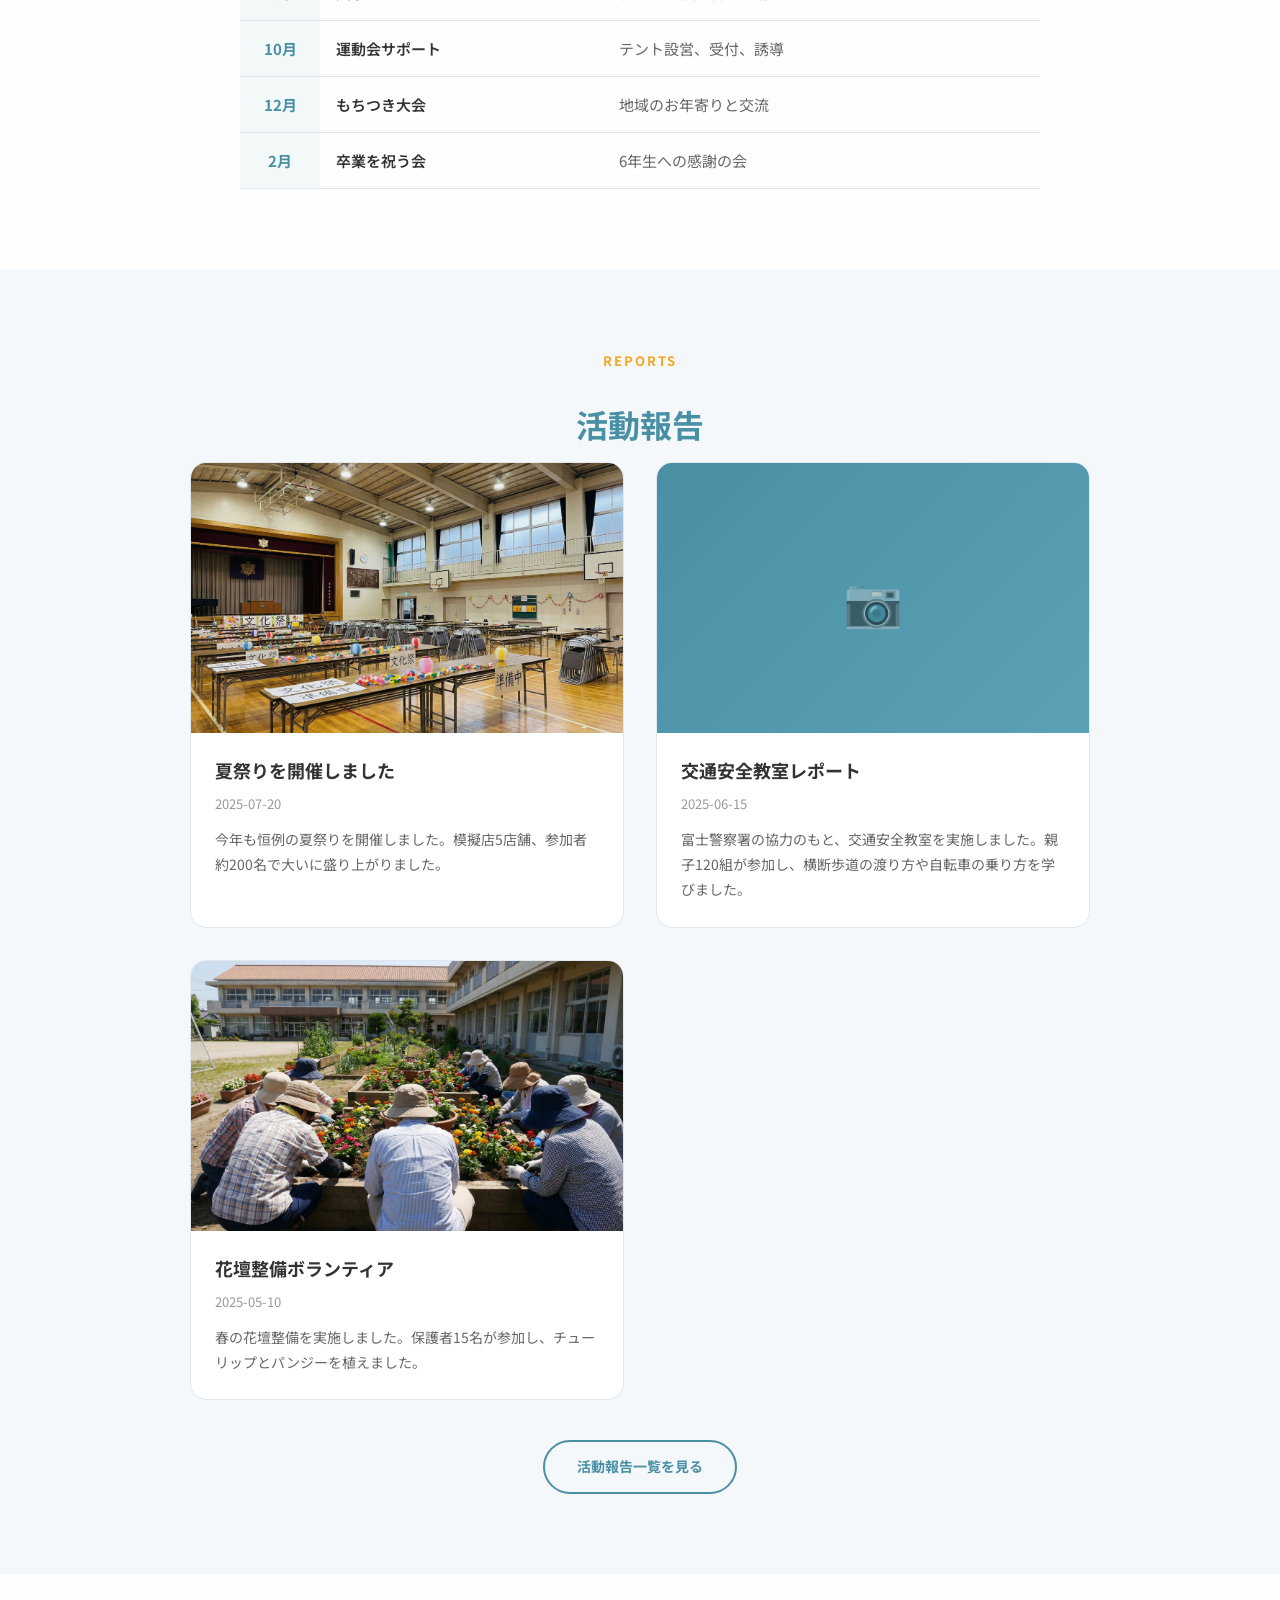
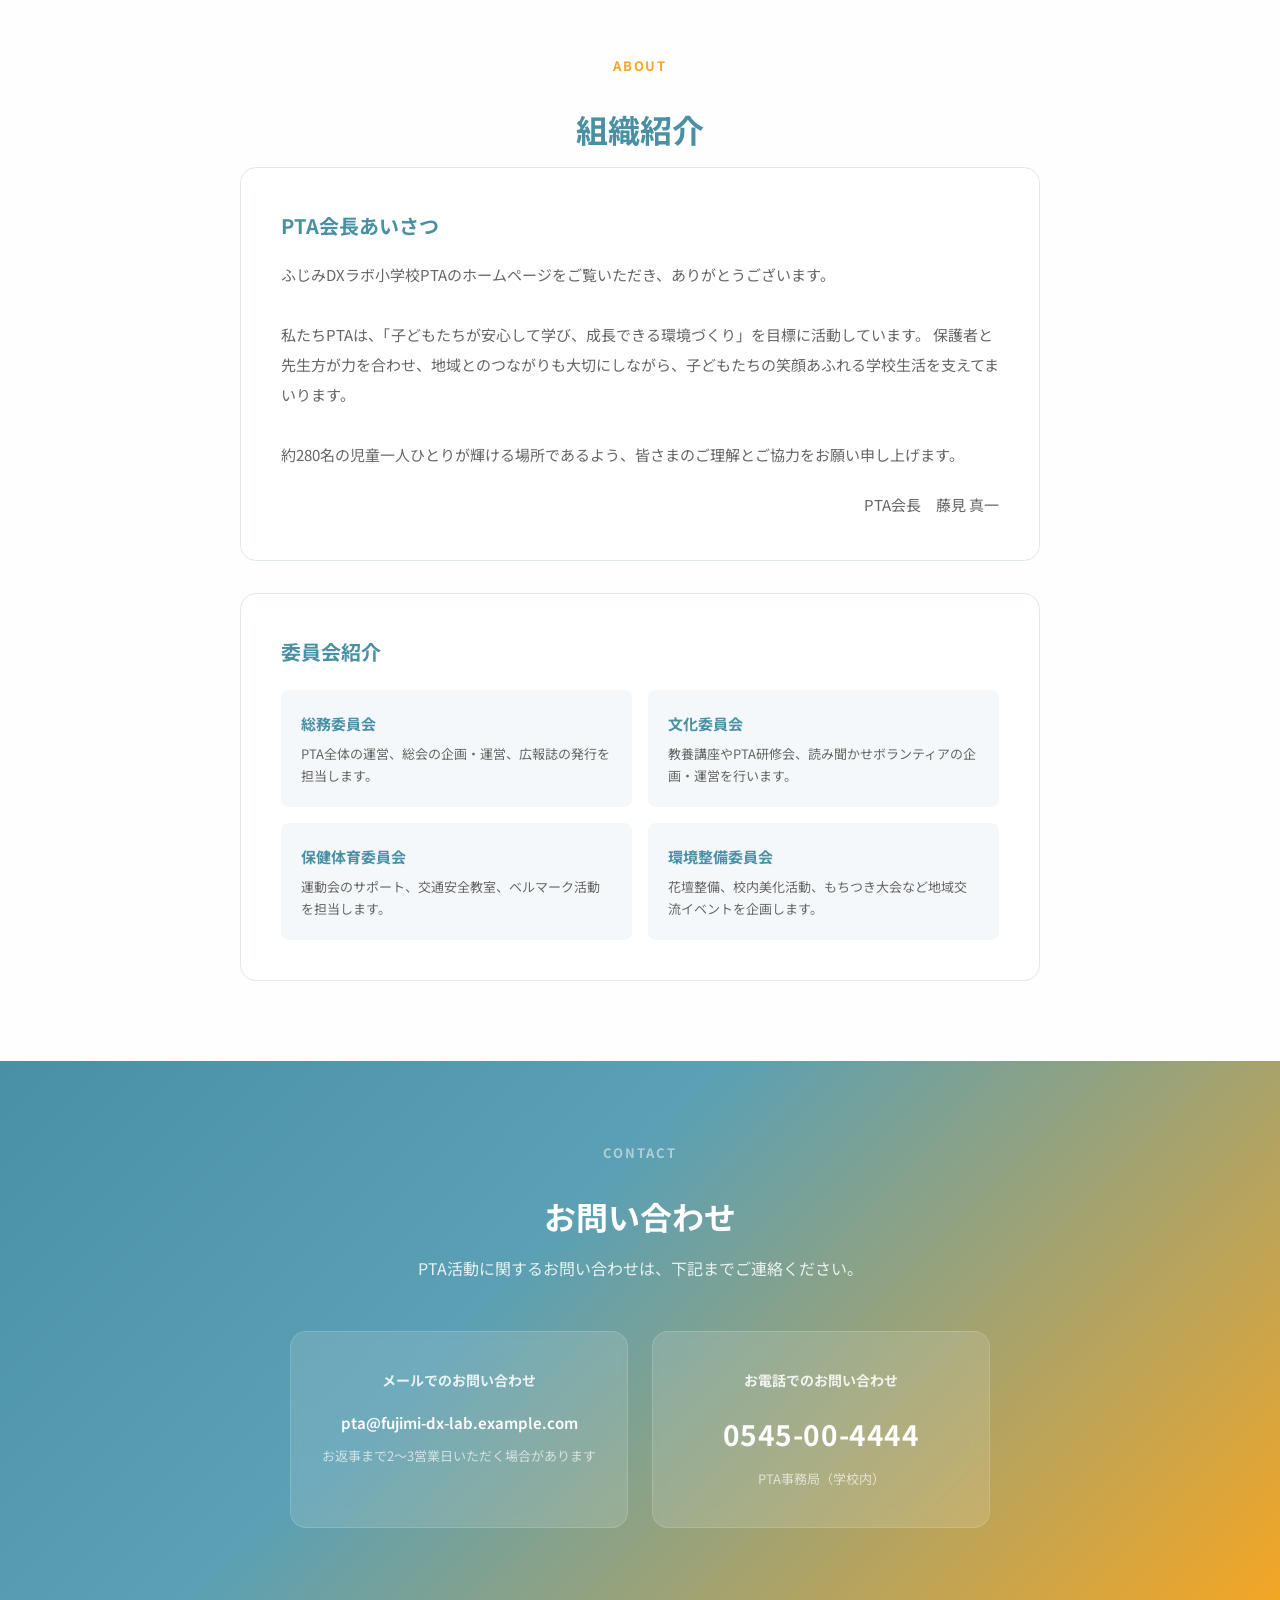
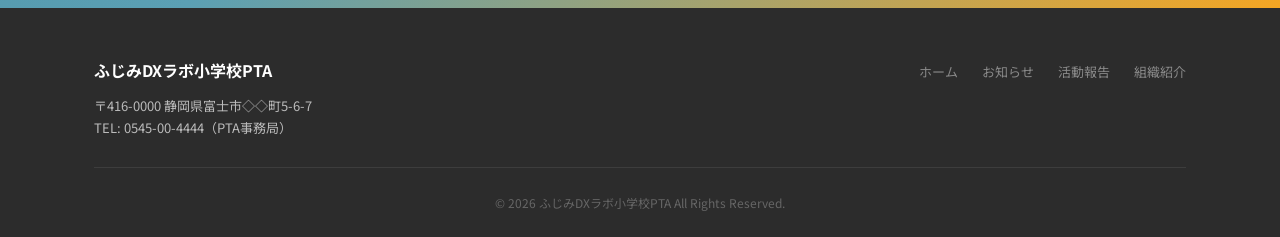
==== commit 67997ae6: "テンプレート構造統一" ====
--- a/index.html
+++ b/index.html
@@ -123,7 +123,10 @@
       <p class="section-title-en reveal">Reports</p>
       <h2 class="section-title reveal">活動報告</h2>
       <div id="reports-list">
-        <!-- JS で動的に挿入 -->
+        <!-- JS で動的に挿入（3件プレビュー） -->
+      </div>
+      <div class="section-more reveal">
+        <a href="reports.html" class="btn-outline">活動報告一覧を見る</a>
       </div>
     </div>
   </section>
